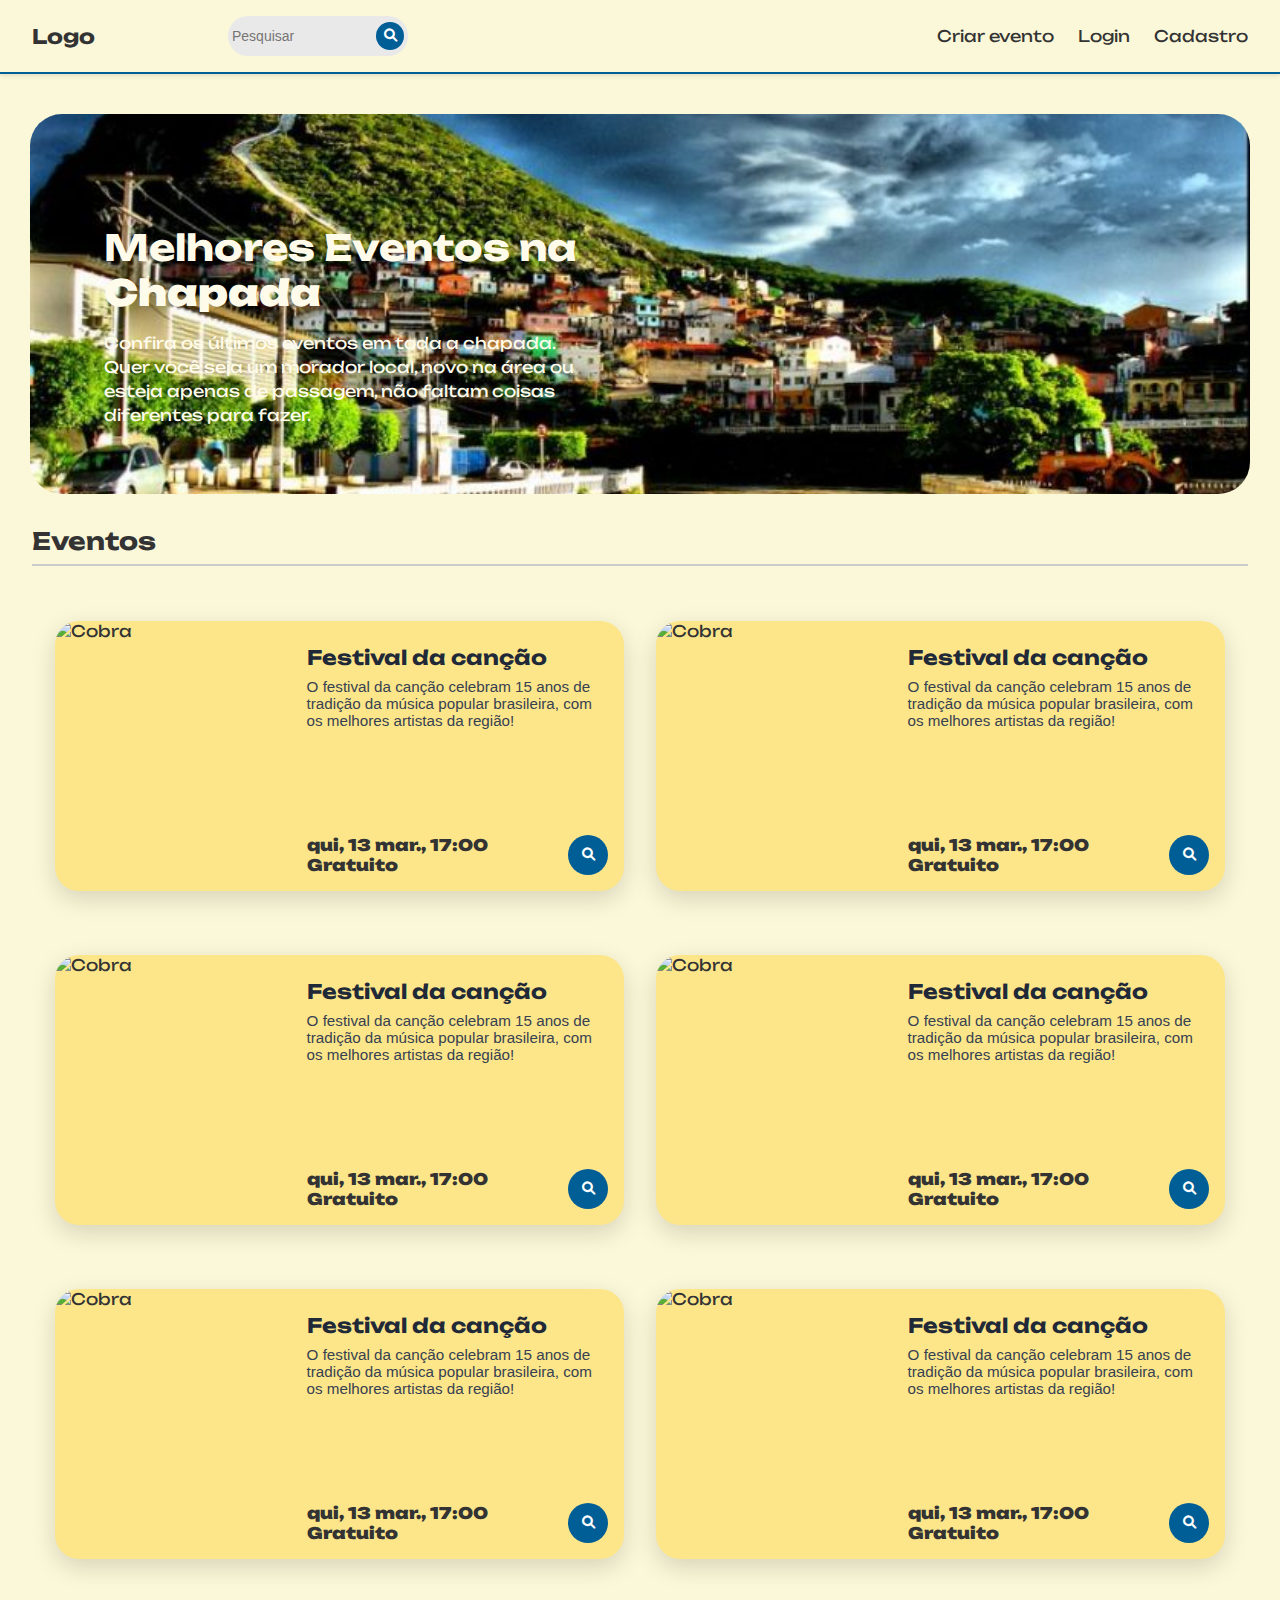
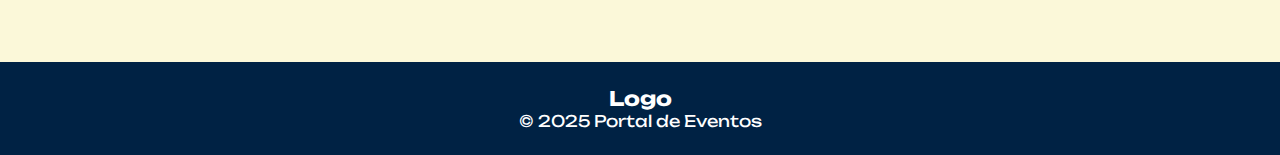
==== index.html @ f1e23ef6 "tela inicial do feed feita" ====
<!DOCTYPE html>
<html lang="pt-br">

<head>
    <meta charset="UTF-8">
    <meta name="viewport" content="width=device-width, initial-scale=1.0">
    <link href="https://cdnjs.cloudflare.com/ajax/libs/font-awesome/6.0.0-beta3/css/all.min.css" rel="stylesheet">
    <link rel="stylesheet" href="/assets/CSS/inicio.css">
    <title>CIRANDA</title>
</head>

<body>

    <header>

        <div class="logo">Logo</div>

        <div class="barra-pesquisa">
            <input type="text" class="campo-pesquisa" placeholder="Pesquisar">
            <button class="botao-pesquisa">
                <i class="fa-solid fa-search"></i>
            </button>
        </div>

        <nav>
            <a href="#">Criar evento</a>
            <a href="#">Login</a>
            <a href="#">Cadastro</a>
        </nav>

    </header>

    <div class="imagem">

        <img class="evento-img " src="/assets/img/jacobina.jpg" alt="">

        <div class="evento-texto">

            <h1> Melhores Eventos na <strong>Chapada</strong></h1>
            <p>Confira os últimos eventos em toda a chapada. Quer você seja um morador local, novo na área ou esteja
                apenas de passagem, não faltam coisas diferentes para fazer.</p>
        </div>

    </div>

    <main>

        <h2>Eventos</h2>
        <hr />

        <section class="grade-eventos">


            <div class="cartao-evento">

                <div class="imagem-evento">
                    <img src="https://f.i.uol.com.br/fotografia/2013/12/11/344736-970x600-1.jpeg" class="imagem-capa" alt="Cobra">
                </div>

                <div class="conteudo-evento">

                    <h2>Festival da canção</h2>

                    <p class="texto-evento">
                       O festival da canção celebram 15 anos de tradição da música popular brasileira, com os melhores artistas da região!
                    </p>

                    <h4><strong>qui, 13 mar., 17:00</strong></h4>
                    <h4><strong>Gratuito</strong></h4>

                    <button class="botao-icone">
                        <i class="fa-solid fa-search"></i>
                    </button>

                </div>

            </div>

            <div class="cartao-evento">

                <div class="imagem-evento">
                    <img src="https://f.i.uol.com.br/fotografia/2013/12/11/344736-970x600-1.jpeg" class="imagem-capa" alt="Cobra">
                </div>

                <div class="conteudo-evento">

                    <h2>Festival da canção</h2>

                    <p class="texto-evento">
                       O festival da canção celebram 15 anos de tradição da música popular brasileira, com os melhores artistas da região!
                    </p>

                    <h4><strong>qui, 13 mar., 17:00</strong></h4>
                    <h4><strong>Gratuito</strong></h4>

                    <button class="botao-icone">
                        <i class="fa-solid fa-search"></i>
                    </button>
                </div>
            </div>
            <div class="cartao-evento">

                <div class="imagem-evento">
                    <img src="https://f.i.uol.com.br/fotografia/2013/12/11/344736-970x600-1.jpeg" class="imagem-capa" alt="Cobra">
                </div>

                <div class="conteudo-evento">

                    <h2>Festival da canção</h2>

                    <p class="texto-evento">
                       O festival da canção celebram 15 anos de tradição da música popular brasileira, com os melhores artistas da região!
                    </p>

                    <h4><strong>qui, 13 mar., 17:00</strong></h4>
                    <h4><strong>Gratuito</strong></h4>

                    <button class="botao-icone">
                        <i class="fa-solid fa-search"></i>
                    </button>
                </div>
            </div>
            <div class="cartao-evento">

                <div class="imagem-evento">
                    <img src="https://f.i.uol.com.br/fotografia/2013/12/11/344736-970x600-1.jpeg" class="imagem-capa" alt="Cobra">
                </div>

                <div class="conteudo-evento">

                    <h2>Festival da canção</h2>

                    <p class="texto-evento">
                       O festival da canção celebram 15 anos de tradição da música popular brasileira, com os melhores artistas da região!
                    </p>

                    <h4><strong>qui, 13 mar., 17:00</strong></h4>
                    <h4><strong>Gratuito</strong></h4>

                    <button class="botao-icone">
                        <i class="fa-solid fa-search"></i>
                    </button>
                </div>
            </div>
            <div class="cartao-evento">

                <div class="imagem-evento">
                    <img src="https://f.i.uol.com.br/fotografia/2013/12/11/344736-970x600-1.jpeg" class="imagem-capa" alt="Cobra">
                </div>

                <div class="conteudo-evento">

                    <h2>Festival da canção</h2>

                    <p class="texto-evento">
                       O festival da canção celebram 15 anos de tradição da música popular brasileira, com os melhores artistas da região!
                    </p>

                    <h4><strong>qui, 13 mar., 17:00</strong></h4>
                    <h4><strong>Gratuito</strong></h4>

                    <button class="botao-icone">
                        <i class="fa-solid fa-search"></i>
                    </button>
                </div>
            </div>
            <div class="cartao-evento">

                <div class="imagem-evento">
                    <img src="https://f.i.uol.com.br/fotografia/2013/12/11/344736-970x600-1.jpeg" class="imagem-capa" alt="Cobra">
                </div>

                <div class="conteudo-evento">

                    <h2>Festival da canção</h2>

                    <p class="texto-evento">
                       O festival da canção celebram 15 anos de tradição da música popular brasileira, com os melhores artistas da região!
                    </p>

                    <h4><strong>qui, 13 mar., 17:00</strong></h4>
                    <h4><strong>Gratuito</strong></h4>

                    <button class="botao-icone">
                        <i class="fa-solid fa-search"></i>
                    </button>
                </div>
            </div>

        </section>

    </main>

    <footer>

        <div class="logo">Logo</div>
        <p>© 2025 Portal de Eventos</p>

    </footer>

</body>

</html>
---- assets/CSS/inicio.css ----
@import url('https://fonts.googleapis.com/css2?family=Imperial+Script&family=Lexend:wght@100..900&family=Orbitron:wght@400..900&family=Poppins:ital,wght@0,100;0,200;0,300;0,400;0,500;0,600;0,700;0,800;0,900;1,100;1,200;1,300;1,400;1,500;1,600;1,700;1,800;1,900&family=Unbounded:wght@200..900&display=swap');


:root {
  --amareloClaro: #FBF8D9;
  --amarelo: #F6F0B1;
  --ambar:#fde68a;
  --azul: #005E97;
  --azulClaro:#4684cf;
  --azulEscuro:#002244;
  --cinza:#1f2937;
  --cinzaClaro: #EAE9E9;
  --Branco: white;


}

* {
  margin: 0;
  padding: 0;
  box-sizing: border-box;
}

body {
  font-family: 'Unbounded', sans-serif;
  background-color: var(--amareloClaro);
  color: #333;
}

/* Área de navegação */

header {
  display: flex;
  justify-content: space-between;
  align-items: center;
  padding: 16px 32px;
  background-color: var(--amareloClaro);
  box-shadow: 0 2px 4px rgba(0, 0, 0, 0.1);
  border-bottom: solid 2px var(--azul);
}

.logo {
  font-weight: bold;
  font-size: 20px;
}

.barra-pesquisa {
  display: flex;
  align-items: center;
  background-color: var(--cinzaClaro);
  border-radius: 2rem;       
  width: 11.25rem;           
  height: 2.5rem;            
  padding: 0.25rem;          
  margin-right: 23.5rem;     
}

.campo-pesquisa {
  width: 100%;
  background: transparent;
  font-size: 0.875rem;        
  border: none;
  outline: none;              
}

.botao-pesquisa {
  background-color: var(--azul); 
  color: var(--Branco);
  border-radius: 9999px;      
  border: none;
  padding: 0.5rem;
  width: 1.75rem;             
  height: 1.75rem;            
  display: flex;
  align-items: center;
  justify-content: center;
  margin-left: 0.5rem;        
  cursor: pointer;
  transition: background-color 0.3s ease;
}

.botao-pesquisa:hover {
  background-color: var(--azulClaro);  
}

nav a {
  margin-left: 20px;
  text-decoration: none;
  color: #333;
}

/* Sessão de evento */

.imagem {
  display: flex;
  align-items: center;
  justify-content: center;
  margin-top:40px;
  
}

.evento-img {
  border-radius: 2rem;    
  height: 23.75rem;     
  width: 1220px;           
  object-fit: cover;
}

.evento-texto {
  position: absolute;
  top: 25%;             
  left: 6.5rem;           
  color: #fffbeb;         
  max-width: 500px;
}

.evento-texto h1 {
  font-size: 2.25rem;     
  font-weight: bold;
  margin-bottom: 1rem;
}

.evento-texto p {
  font-size: 1rem;
  line-height: 1.5;
  color: #fffbeb;
}

/* Conteúdo principal */

main {
  padding: 32px;
}

main h2 {
  margin-bottom: 8px;
}

hr {
  margin-bottom: 24px;
  border: none;
  border-top: 2px solid #ccc;
}

/* Cards */

.grade-eventos {
  display: grid;
  grid-template-columns: repeat(auto-fit, minmax(380px, 1fr));
  gap: 2rem;
  align-items: start;
  padding: 15px;
  max-width: 1200px;
  margin: 0 auto;
}


.cartao-evento {
  display: flex;
  flex-direction: row;
  background-color: var(--ambar);
  border-radius: 1.5rem;
  overflow: hidden;
  position: relative;
  max-width: 1100px; 
  height: 270px;    
  box-shadow: 0 8px 24px rgba(0, 0, 0, 0.15);
  margin: 1rem auto;
}

.imagem-evento {
  flex: 0 0 40%;
  height: 100%;
}

.imagem-evento img {
  width: 100%;
  height: 100%;
  object-fit: cover;
}

.conteudo-evento {
  flex: 1;
  padding: 1.5rem 1rem 1rem 1.5rem;
  position: relative;
  display: flex;
  flex-direction: column;
  justify-content: space-between;
}

.conteudo-evento h2 {
  font-size: 1.25rem;
  font-weight: bold;
  color: var(--cinza); 
  margin-bottom: 0.5rem;
}

.texto-evento {
  font-family: 'Arial';
  font-size: 0.95rem;
  color: #374151;
  flex-grow: 1;
  margin-bottom: 0.5rem;
}

.botao-icone {
  position: absolute;
  bottom: 1rem;
  right: 1rem;
  background-color: var(--azul); 
  color: var(--Branco);
  border-radius: 9999px;
  width: 2.5rem;
  height: 2.5rem;
  display: flex;
  align-items: center;
  justify-content: center;
  border: none;
  cursor: pointer;
  transition: background-color 0.3s;
}

.botao-icone:hover {
  background-color: var(--azulClaro);
}

/* Rodapé */

footer {
  background-color: var(--azulEscuro);
  color: var(--Branco);
  text-align: center;
  padding: 24px;
  margin-top: 40px;
}
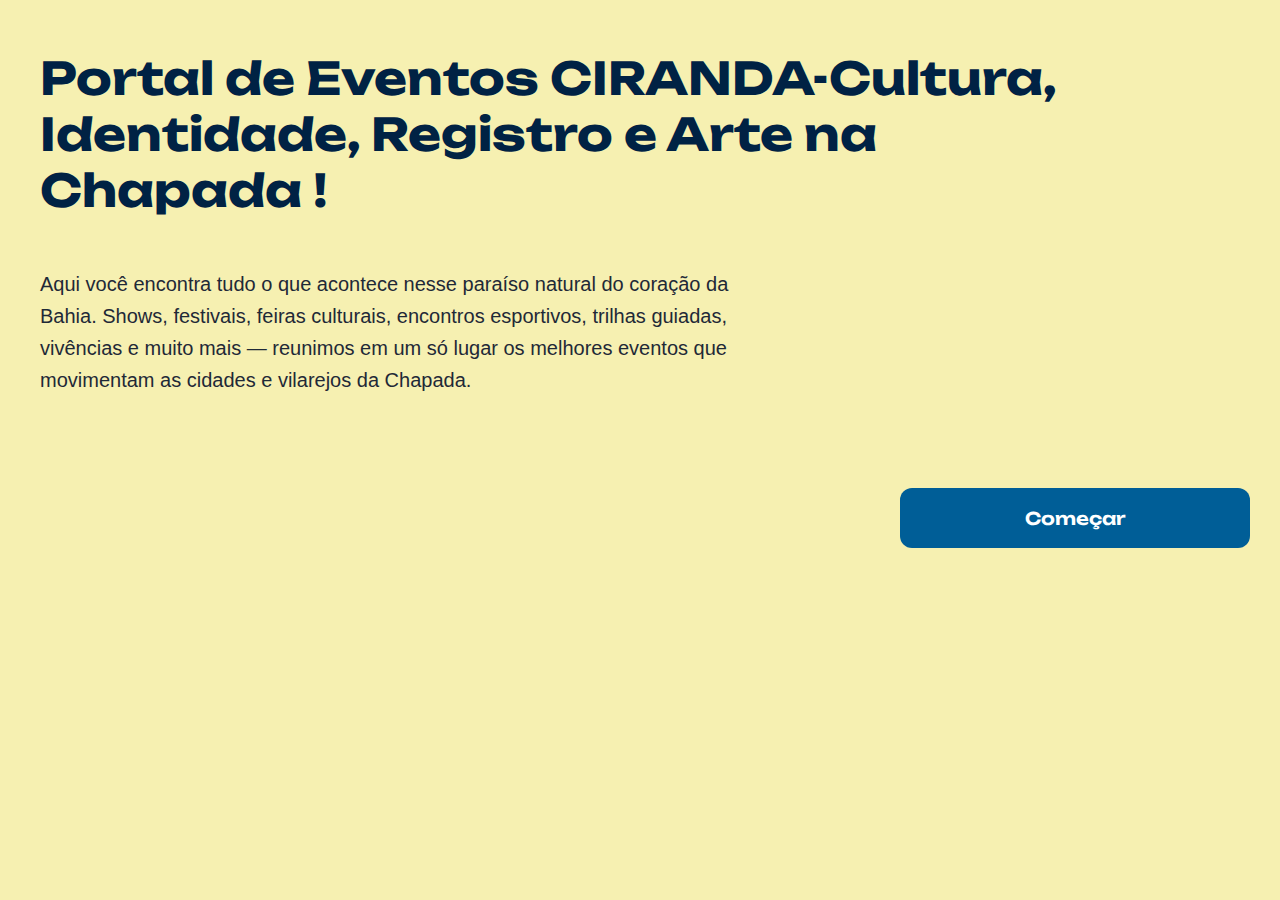
==== commit e37a7936: "tela inicial feita" ====
--- a/index.html
+++ b/index.html
@@ -1,203 +1,20 @@
 <!DOCTYPE html>
 <html lang="pt-br">
-
 <head>
     <meta charset="UTF-8">
     <meta name="viewport" content="width=device-width, initial-scale=1.0">
     <link href="https://cdnjs.cloudflare.com/ajax/libs/font-awesome/6.0.0-beta3/css/all.min.css" rel="stylesheet">
-    <link rel="stylesheet" href="/assets/CSS/inicio.css">
-    <title>CIRANDA</title>
+    <link rel="stylesheet" href="assets/CSS/inicio.css">
+    <title>Inicio</title>
 </head>
+<body>
+ 
+    <h1>Portal de Eventos CIRANDA-Cultura, Identidade, Registro e Arte na Chapada   !</h1>
 
-<body>
+    <p>Aqui você encontra tudo o que acontece nesse paraíso natural do coração da Bahia. Shows, festivais, feiras culturais, encontros esportivos, trilhas guiadas, vivências e muito mais — reunimos em um só lugar os melhores eventos que movimentam as cidades e vilarejos da Chapada.</p>
 
-    <header>
-
-        <div class="logo">Logo</div>
-
-        <div class="barra-pesquisa">
-            <input type="text" class="campo-pesquisa" placeholder="Pesquisar">
-            <button class="botao-pesquisa">
-                <i class="fa-solid fa-search"></i>
-            </button>
-        </div>
-
-        <nav>
-            <a href="#">Criar evento</a>
-            <a href="#">Login</a>
-            <a href="#">Cadastro</a>
-        </nav>
-
-    </header>
-
-    <div class="imagem">
-
-        <img class="evento-img " src="/assets/img/jacobina.jpg" alt="">
-
-        <div class="evento-texto">
-
-            <h1> Melhores Eventos na <strong>Chapada</strong></h1>
-            <p>Confira os últimos eventos em toda a chapada. Quer você seja um morador local, novo na área ou esteja
-                apenas de passagem, não faltam coisas diferentes para fazer.</p>
-        </div>
-
-    </div>
-
-    <main>
-
-        <h2>Eventos</h2>
-        <hr />
-
-        <section class="grade-eventos">
-
-
-            <div class="cartao-evento">
-
-                <div class="imagem-evento">
-                    <img src="https://f.i.uol.com.br/fotografia/2013/12/11/344736-970x600-1.jpeg" class="imagem-capa" alt="Cobra">
-                </div>
-
-                <div class="conteudo-evento">
-
-                    <h2>Festival da canção</h2>
-
-                    <p class="texto-evento">
-                       O festival da canção celebram 15 anos de tradição da música popular brasileira, com os melhores artistas da região!
-                    </p>
-
-                    <h4><strong>qui, 13 mar., 17:00</strong></h4>
-                    <h4><strong>Gratuito</strong></h4>
-
-                    <button class="botao-icone">
-                        <i class="fa-solid fa-search"></i>
-                    </button>
-
-                </div>
-
-            </div>
-
-            <div class="cartao-evento">
-
-                <div class="imagem-evento">
-                    <img src="https://f.i.uol.com.br/fotografia/2013/12/11/344736-970x600-1.jpeg" class="imagem-capa" alt="Cobra">
-                </div>
-
-                <div class="conteudo-evento">
-
-                    <h2>Festival da canção</h2>
-
-                    <p class="texto-evento">
-                       O festival da canção celebram 15 anos de tradição da música popular brasileira, com os melhores artistas da região!
-                    </p>
-
-                    <h4><strong>qui, 13 mar., 17:00</strong></h4>
-                    <h4><strong>Gratuito</strong></h4>
-
-                    <button class="botao-icone">
-                        <i class="fa-solid fa-search"></i>
-                    </button>
-                </div>
-            </div>
-            <div class="cartao-evento">
-
-                <div class="imagem-evento">
-                    <img src="https://f.i.uol.com.br/fotografia/2013/12/11/344736-970x600-1.jpeg" class="imagem-capa" alt="Cobra">
-                </div>
-
-                <div class="conteudo-evento">
-
-                    <h2>Festival da canção</h2>
-
-                    <p class="texto-evento">
-                       O festival da canção celebram 15 anos de tradição da música popular brasileira, com os melhores artistas da região!
-                    </p>
-
-                    <h4><strong>qui, 13 mar., 17:00</strong></h4>
-                    <h4><strong>Gratuito</strong></h4>
-
-                    <button class="botao-icone">
-                        <i class="fa-solid fa-search"></i>
-                    </button>
-                </div>
-            </div>
-            <div class="cartao-evento">
-
-                <div class="imagem-evento">
-                    <img src="https://f.i.uol.com.br/fotografia/2013/12/11/344736-970x600-1.jpeg" class="imagem-capa" alt="Cobra">
-                </div>
-
-                <div class="conteudo-evento">
-
-                    <h2>Festival da canção</h2>
-
-                    <p class="texto-evento">
-                       O festival da canção celebram 15 anos de tradição da música popular brasileira, com os melhores artistas da região!
-                    </p>
-
-                    <h4><strong>qui, 13 mar., 17:00</strong></h4>
-                    <h4><strong>Gratuito</strong></h4>
-
-                    <button class="botao-icone">
-                        <i class="fa-solid fa-search"></i>
-                    </button>
-                </div>
-            </div>
-            <div class="cartao-evento">
-
-                <div class="imagem-evento">
-                    <img src="https://f.i.uol.com.br/fotografia/2013/12/11/344736-970x600-1.jpeg" class="imagem-capa" alt="Cobra">
-                </div>
-
-                <div class="conteudo-evento">
-
-                    <h2>Festival da canção</h2>
-
-                    <p class="texto-evento">
-                       O festival da canção celebram 15 anos de tradição da música popular brasileira, com os melhores artistas da região!
-                    </p>
-
-                    <h4><strong>qui, 13 mar., 17:00</strong></h4>
-                    <h4><strong>Gratuito</strong></h4>
-
-                    <button class="botao-icone">
-                        <i class="fa-solid fa-search"></i>
-                    </button>
-                </div>
-            </div>
-            <div class="cartao-evento">
-
-                <div class="imagem-evento">
-                    <img src="https://f.i.uol.com.br/fotografia/2013/12/11/344736-970x600-1.jpeg" class="imagem-capa" alt="Cobra">
-                </div>
-
-                <div class="conteudo-evento">
-
-                    <h2>Festival da canção</h2>
-
-                    <p class="texto-evento">
-                       O festival da canção celebram 15 anos de tradição da música popular brasileira, com os melhores artistas da região!
-                    </p>
-
-                    <h4><strong>qui, 13 mar., 17:00</strong></h4>
-                    <h4><strong>Gratuito</strong></h4>
-
-                    <button class="botao-icone">
-                        <i class="fa-solid fa-search"></i>
-                    </button>
-                </div>
-            </div>
-
-        </section>
-
-    </main>
-
-    <footer>
-
-        <div class="logo">Logo</div>
-        <p>© 2025 Portal de Eventos</p>
-
-    </footer>
-
+    <button id="btn-comecar"> Começar</button>
+    
+    <script src="/assets/JS/controller.js"></script>
 </body>
-
 </html>--- a/assets/CSS/inicio.css
+++ b/assets/CSS/inicio.css
@@ -22,214 +22,56 @@
 }
 
 body {
-  font-family: 'Unbounded', sans-serif;
-  background-color: var(--amareloClaro);
-  color: #333;
+  font-family: 'Arial', sans-serif;
+  background-color: var(--amarelo );
+  color: var(--cinza);
 }
 
-/* Área de navegação */
-
-header {
-  display: flex;
-  justify-content: space-between;
-  align-items: center;
-  padding: 16px 32px;
-  background-color: var(--amareloClaro);
-  box-shadow: 0 2px 4px rgba(0, 0, 0, 0.1);
-  border-bottom: solid 2px var(--azul);
+h1 {
+  font-family: 'Unbounded';
+  font-size: 45px;
+  font-weight: bold;
+  color: var(--azulEscuro);
+  margin-top: 50px;
+  margin-left: 40px;
+  margin-right: 10px;
+  margin-bottom: 50px;
+  width: 1100px;
 }
 
-.logo {
-  font-weight: bold;
+p {
   font-size: 20px;
+  color: var(--cinza);
+  margin-bottom: 2rem;
+  margin-left: 40px;
+  max-width: 700px;
+  line-height: 1.6;
 }
 
-.barra-pesquisa {
-  display: flex;
-  align-items: center;
-  background-color: var(--cinzaClaro);
-  border-radius: 2rem;       
-  width: 11.25rem;           
-  height: 2.5rem;            
-  padding: 0.25rem;          
-  margin-right: 23.5rem;     
+button {
+  position: relative;
+  background-color: var(--azul);
+  color: var(--Branco);
+  margin-top: 60px;
+  margin-left: 900px;
+  width: 350px;
+  height: 60px;
+  font-size: 1.1rem;
+  font-family: 'Unbounded';
+  font-weight: 600;
+  padding: 0.8rem 2rem;
+  border: none;
+  border-radius: 12px;
+  cursor: pointer;
+  transition: background-color 0.3s ease, transform 0.2s ease;
 }
 
-.campo-pesquisa {
-  width: 100%;
-  background: transparent;
-  font-size: 0.875rem;        
-  border: none;
-  outline: none;              
+button:hover {
+  background-color: var(--azulClaro);
+  transform: scale(1.05);
 }
 
-.botao-pesquisa {
-  background-color: var(--azul); 
-  color: var(--Branco);
-  border-radius: 9999px;      
-  border: none;
-  padding: 0.5rem;
-  width: 1.75rem;             
-  height: 1.75rem;            
-  display: flex;
-  align-items: center;
-  justify-content: center;
-  margin-left: 0.5rem;        
-  cursor: pointer;
-  transition: background-color 0.3s ease;
+button:active {
+  transform: scale(0.98);
 }
 
-.botao-pesquisa:hover {
-  background-color: var(--azulClaro);  
-}
-
-nav a {
-  margin-left: 20px;
-  text-decoration: none;
-  color: #333;
-}
-
-/* Sessão de evento */
-
-.imagem {
-  display: flex;
-  align-items: center;
-  justify-content: center;
-  margin-top:40px;
-  
-}
-
-.evento-img {
-  border-radius: 2rem;    
-  height: 23.75rem;     
-  width: 1220px;           
-  object-fit: cover;
-}
-
-.evento-texto {
-  position: absolute;
-  top: 25%;             
-  left: 6.5rem;           
-  color: #fffbeb;         
-  max-width: 500px;
-}
-
-.evento-texto h1 {
-  font-size: 2.25rem;     
-  font-weight: bold;
-  margin-bottom: 1rem;
-}
-
-.evento-texto p {
-  font-size: 1rem;
-  line-height: 1.5;
-  color: #fffbeb;
-}
-
-/* Conteúdo principal */
-
-main {
-  padding: 32px;
-}
-
-main h2 {
-  margin-bottom: 8px;
-}
-
-hr {
-  margin-bottom: 24px;
-  border: none;
-  border-top: 2px solid #ccc;
-}
-
-/* Cards */
-
-.grade-eventos {
-  display: grid;
-  grid-template-columns: repeat(auto-fit, minmax(380px, 1fr));
-  gap: 2rem;
-  align-items: start;
-  padding: 15px;
-  max-width: 1200px;
-  margin: 0 auto;
-}
-
-
-.cartao-evento {
-  display: flex;
-  flex-direction: row;
-  background-color: var(--ambar);
-  border-radius: 1.5rem;
-  overflow: hidden;
-  position: relative;
-  max-width: 1100px; 
-  height: 270px;    
-  box-shadow: 0 8px 24px rgba(0, 0, 0, 0.15);
-  margin: 1rem auto;
-}
-
-.imagem-evento {
-  flex: 0 0 40%;
-  height: 100%;
-}
-
-.imagem-evento img {
-  width: 100%;
-  height: 100%;
-  object-fit: cover;
-}
-
-.conteudo-evento {
-  flex: 1;
-  padding: 1.5rem 1rem 1rem 1.5rem;
-  position: relative;
-  display: flex;
-  flex-direction: column;
-  justify-content: space-between;
-}
-
-.conteudo-evento h2 {
-  font-size: 1.25rem;
-  font-weight: bold;
-  color: var(--cinza); 
-  margin-bottom: 0.5rem;
-}
-
-.texto-evento {
-  font-family: 'Arial';
-  font-size: 0.95rem;
-  color: #374151;
-  flex-grow: 1;
-  margin-bottom: 0.5rem;
-}
-
-.botao-icone {
-  position: absolute;
-  bottom: 1rem;
-  right: 1rem;
-  background-color: var(--azul); 
-  color: var(--Branco);
-  border-radius: 9999px;
-  width: 2.5rem;
-  height: 2.5rem;
-  display: flex;
-  align-items: center;
-  justify-content: center;
-  border: none;
-  cursor: pointer;
-  transition: background-color 0.3s;
-}
-
-.botao-icone:hover {
-  background-color: var(--azulClaro);
-}
-
-/* Rodapé */
-
-footer {
-  background-color: var(--azulEscuro);
-  color: var(--Branco);
-  text-align: center;
-  padding: 24px;
-  margin-top: 40px;
-}